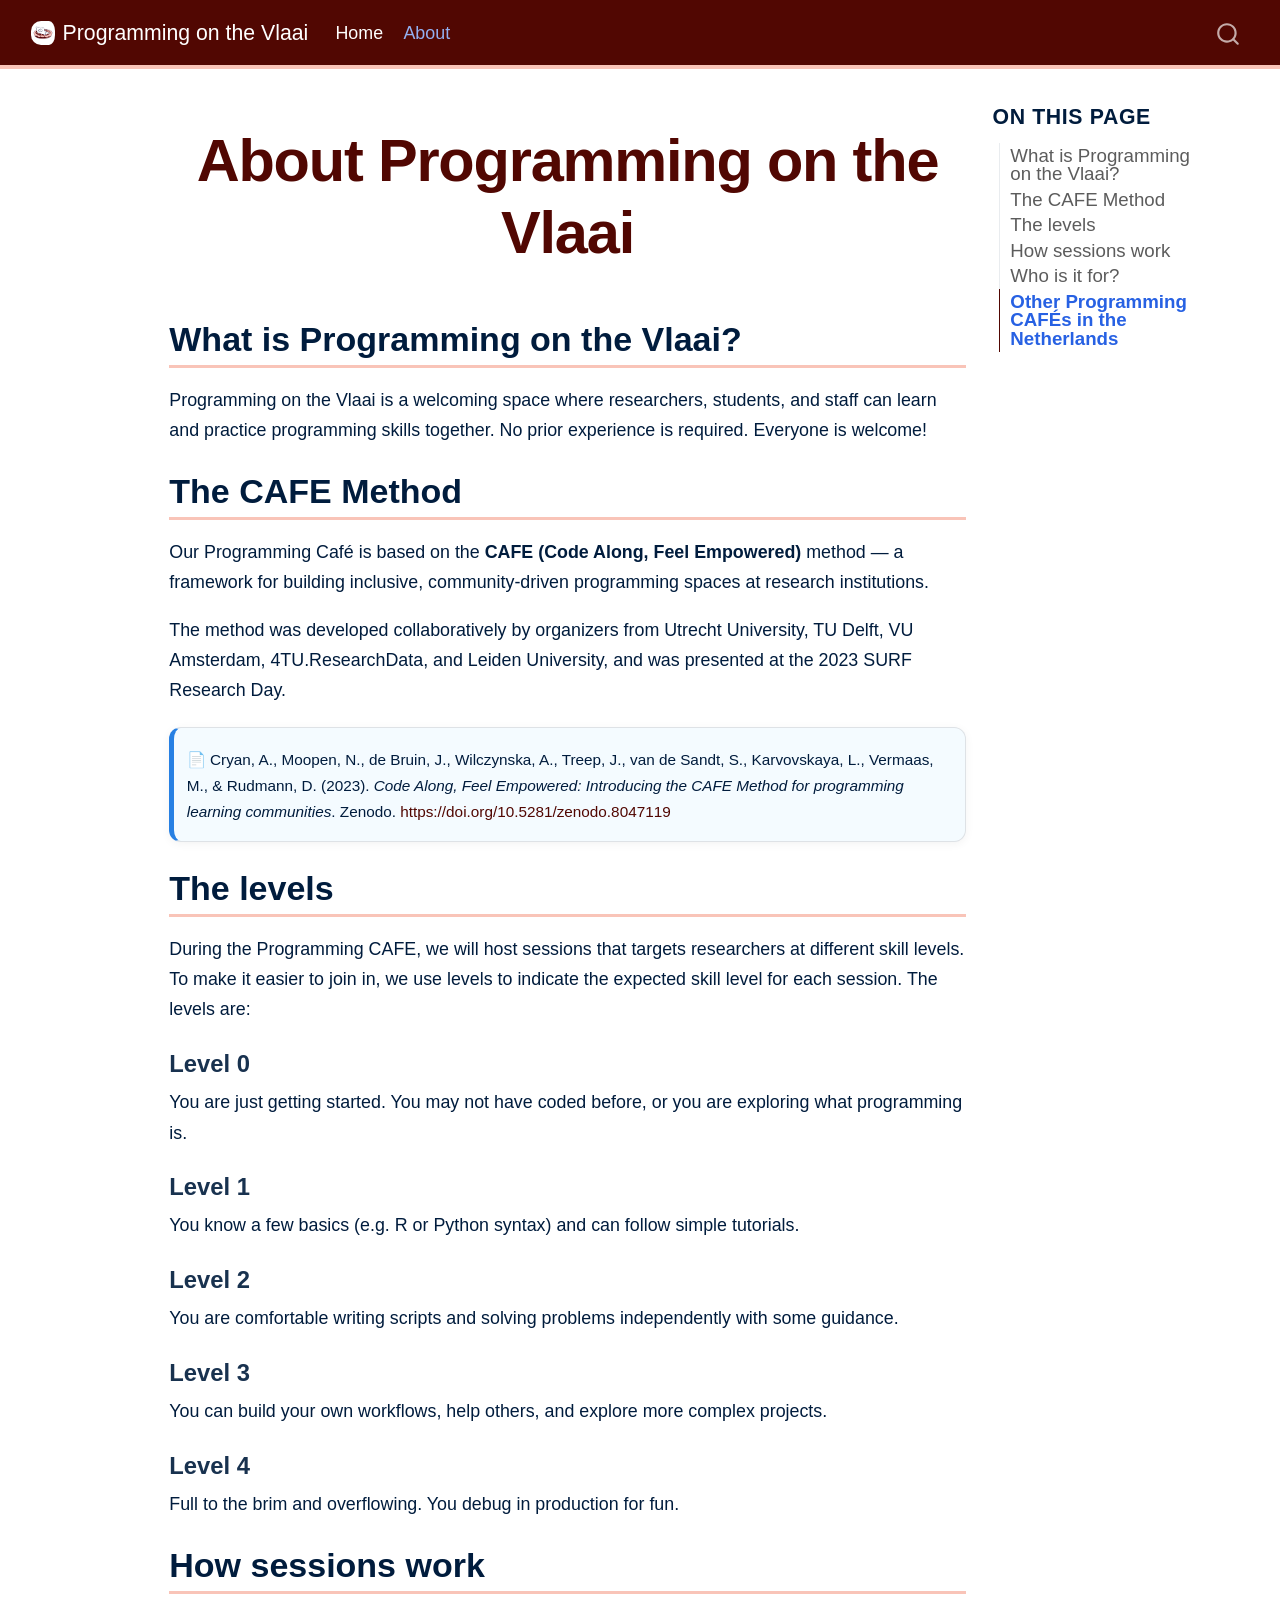
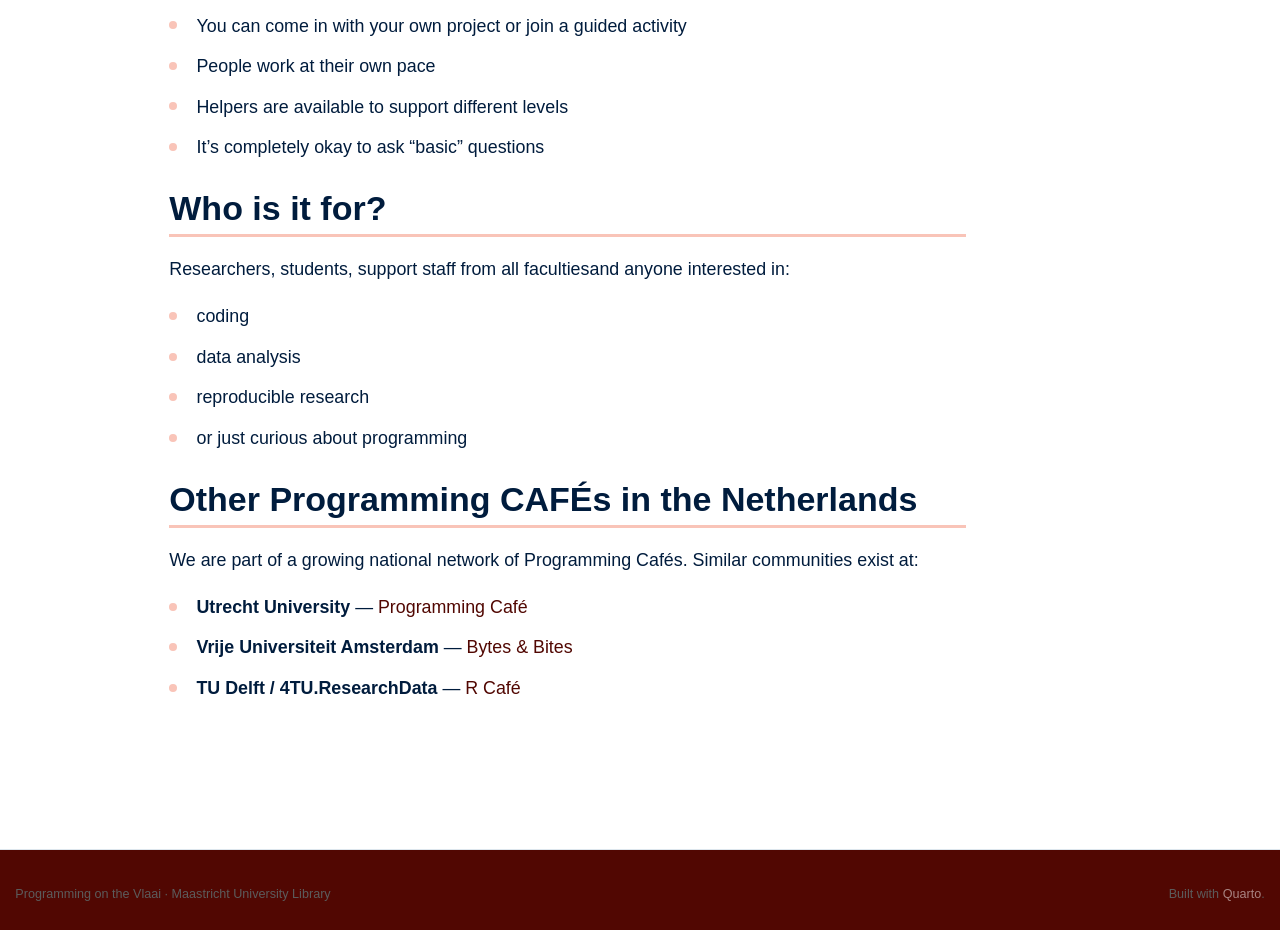
==== about.html @ 3baac102 "Built site for gh-pages" ====
<!DOCTYPE html>
<html xmlns="http://www.w3.org/1999/xhtml" lang="en" xml:lang="en"><head>

<meta charset="utf-8">
<meta name="generator" content="quarto-1.9.38">

<meta name="viewport" content="width=device-width, initial-scale=1.0, user-scalable=yes">


<title>About Programming on the Vlaai – Programming on the Vlaai</title>
<style>
/* Default styles provided by pandoc.
** See https://pandoc.org/MANUAL.html#variables-for-html for config info.
*/
code{white-space: pre-wrap;}
span.smallcaps{font-variant: small-caps;}
div.columns{display: flex; gap: min(4vw, 1.5em);}
div.column{flex: auto; overflow-x: auto;}
div.hanging-indent{margin-left: 1.5em; text-indent: -1.5em;}
ul.task-list{list-style: none;}
ul.task-list li input[type="checkbox"] {
  width: 0.8em;
  margin: 0 0.8em 0.2em -1em; /* quarto-specific, see https://github.com/quarto-dev/quarto-cli/issues/4556 */ 
  vertical-align: middle;
}
</style>


<script src="site_libs/quarto-nav/quarto-nav.js"></script>
<script src="site_libs/quarto-nav/headroom.min.js"></script>
<script src="site_libs/clipboard/clipboard.min.js"></script>
<script src="site_libs/quarto-search/autocomplete.umd.js"></script>
<script src="site_libs/quarto-search/fuse.min.js"></script>
<script src="site_libs/quarto-search/quarto-search.js"></script>
<meta name="quarto:offset" content="./">
<script src="site_libs/quarto-html/quarto.js" type="module"></script>
<script src="site_libs/quarto-html/tabsets/tabsets.js" type="module"></script>
<script src="site_libs/quarto-html/popper.min.js"></script>
<script src="site_libs/quarto-html/tippy.umd.min.js"></script>
<script src="site_libs/quarto-html/anchor.min.js"></script>
<link href="site_libs/quarto-html/tippy.css" rel="stylesheet">
<link href="site_libs/quarto-html/quarto-syntax-highlighting-15634bcf2e68342d4ad2dfa704d543f6.css" rel="stylesheet" id="quarto-text-highlighting-styles">
<script src="site_libs/bootstrap/bootstrap.min.js"></script>
<link href="site_libs/bootstrap/bootstrap-icons.css" rel="stylesheet">
<link href="site_libs/bootstrap/bootstrap-f2bf7d20c95d1252fd850c28e9b02f9f.min.css" rel="stylesheet" append-hash="true" id="quarto-bootstrap" data-mode="light">
<script id="quarto-search-options" type="application/json">{
  "location": "navbar",
  "copy-button": false,
  "collapse-after": 3,
  "panel-placement": "end",
  "type": "overlay",
  "limit": 50,
  "keyboard-shortcut": [
    "f",
    "/",
    "s"
  ],
  "show-item-context": false,
  "language": {
    "search-no-results-text": "No results",
    "search-matching-documents-text": "matching documents",
    "search-copy-link-title": "Copy link to search",
    "search-hide-matches-text": "Hide additional matches",
    "search-more-match-text": "more match in this document",
    "search-more-matches-text": "more matches in this document",
    "search-clear-button-title": "Clear",
    "search-text-placeholder": "",
    "search-detached-cancel-button-title": "Cancel",
    "search-submit-button-title": "Submit",
    "search-label": "Search"
  }
}</script>


<link rel="stylesheet" href="styles.css">
</head>

<body class="nav-fixed quarto-light">

<div id="quarto-search-results"></div>
  <header id="quarto-header" class="headroom fixed-top">
    <nav class="navbar navbar-expand-lg " data-bs-theme="dark">
      <div class="navbar-container container-fluid">
      <div class="navbar-brand-container mx-auto">
    <a href="./index.html" class="navbar-brand navbar-brand-logo">
    <img src="./images/icoon_vlaai.jpg" alt="Programming on the Vlaai logo" class="navbar-logo light-content">
    <img src="./images/icoon_vlaai.jpg" alt="Programming on the Vlaai logo" class="navbar-logo dark-content">
    </a>
    <a class="navbar-brand" href="./index.html">
    <span class="navbar-title">Programming on the Vlaai</span>
    </a>
  </div>
            <div id="quarto-search" class="" title="Search"></div>
          <button class="navbar-toggler" type="button" data-bs-toggle="collapse" data-bs-target="#navbarCollapse" aria-controls="navbarCollapse" role="menu" aria-expanded="false" aria-label="Toggle navigation" onclick="if (window.quartoToggleHeadroom) { window.quartoToggleHeadroom(); }">
  <span class="navbar-toggler-icon"></span>
</button>
          <div class="collapse navbar-collapse" id="navbarCollapse">
            <ul class="navbar-nav navbar-nav-scroll me-auto">
  <li class="nav-item">
    <a class="nav-link" href="./index.html"> 
<span class="menu-text">Home</span></a>
  </li>  
  <li class="nav-item">
    <a class="nav-link active" href="./about.html" aria-current="page"> 
<span class="menu-text">About</span></a>
  </li>  
</ul>
          </div> <!-- /navcollapse -->
            <div class="quarto-navbar-tools">
</div>
      </div> <!-- /container-fluid -->
    </nav>
</header>
<!-- content -->
<div id="quarto-content" class="quarto-container page-columns page-rows-contents page-layout-article page-navbar">
<!-- sidebar -->
<!-- margin-sidebar -->
    <div id="quarto-margin-sidebar" class="sidebar margin-sidebar">
        <nav id="TOC" role="doc-toc" class="toc-active">
    <h2 id="toc-title">On this page</h2>
   
  <ul>
  <li><a href="#what-is-programming-on-the-vlaai" id="toc-what-is-programming-on-the-vlaai" class="nav-link active" data-scroll-target="#what-is-programming-on-the-vlaai">What is Programming on the Vlaai?</a></li>
  <li><a href="#the-cafe-method" id="toc-the-cafe-method" class="nav-link" data-scroll-target="#the-cafe-method">The CAFE Method</a></li>
  <li><a href="#the-levels" id="toc-the-levels" class="nav-link" data-scroll-target="#the-levels">The levels</a>
  <ul class="collapse">
  <li><a href="#level-0" id="toc-level-0" class="nav-link" data-scroll-target="#level-0">Level 0</a></li>
  <li><a href="#level-1" id="toc-level-1" class="nav-link" data-scroll-target="#level-1">Level 1</a></li>
  <li><a href="#level-2" id="toc-level-2" class="nav-link" data-scroll-target="#level-2">Level 2</a></li>
  <li><a href="#level-3" id="toc-level-3" class="nav-link" data-scroll-target="#level-3">Level 3</a></li>
  <li><a href="#level-4" id="toc-level-4" class="nav-link" data-scroll-target="#level-4">Level 4</a></li>
  </ul></li>
  <li><a href="#how-sessions-work" id="toc-how-sessions-work" class="nav-link" data-scroll-target="#how-sessions-work">How sessions work</a></li>
  <li><a href="#who-is-it-for" id="toc-who-is-it-for" class="nav-link" data-scroll-target="#who-is-it-for">Who is it for?</a></li>
  <li><a href="#other-programming-cafés-in-the-netherlands" id="toc-other-programming-cafés-in-the-netherlands" class="nav-link" data-scroll-target="#other-programming-cafés-in-the-netherlands">Other Programming CAFÉs in the Netherlands</a></li>
  </ul>
</nav>
    </div>
<!-- main -->
<main class="content" id="quarto-document-content">

<header id="title-block-header" class="quarto-title-block default">
<div class="quarto-title">
<h1 class="title">About Programming on the Vlaai</h1>
</div>



<div class="quarto-title-meta">

    
  
    
  </div>
  


</header>


<section id="what-is-programming-on-the-vlaai" class="level2">
<h2 class="anchored" data-anchor-id="what-is-programming-on-the-vlaai">What is Programming on the Vlaai?</h2>
<p>Programming on the Vlaai is a welcoming space where researchers, students, and staff can learn and practice programming skills together. No prior experience is required. Everyone is welcome!</p>
</section>
<section id="the-cafe-method" class="level2">
<h2 class="anchored" data-anchor-id="the-cafe-method">The CAFE Method</h2>
<p>Our Programming Café is based on the <strong>CAFE (Code Along, Feel Empowered)</strong> method — a framework for building inclusive, community-driven programming spaces at research institutions.</p>
<p>The method was developed collaboratively by organizers from Utrecht University, TU Delft, VU Amsterdam, 4TU.ResearchData, and Leiden University, and was presented at the 2023 SURF Research Day.</p>
<div class="callout callout-style-simple callout-note no-icon">
<div class="callout-body d-flex">
<div class="callout-icon-container">
<i class="callout-icon no-icon"></i>
</div>
<div class="callout-body-container">
<p>📄 Cryan, A., Moopen, N., de Bruin, J., Wilczynska, A., Treep, J., van de Sandt, S., Karvovskaya, L., Vermaas, M., &amp; Rudmann, D. (2023). <em>Code Along, Feel Empowered: Introducing the CAFE Method for programming learning communities</em>. Zenodo. <a href="https://doi.org/10.5281/zenodo.8047119" class="uri">https://doi.org/10.5281/zenodo.8047119</a></p>
</div>
</div>
</div>
</section>
<section id="the-levels" class="level2">
<h2 class="anchored" data-anchor-id="the-levels">The levels</h2>
<p>During the Programming CAFE, we will host sessions that targets researchers at different skill levels. To make it easier to join in, we use levels to indicate the expected skill level for each session. The levels are:</p>
<section id="level-0" class="level3">
<h3 class="anchored" data-anchor-id="level-0">Level 0</h3>
<p>You are just getting started. You may not have coded before, or you are exploring what programming is.</p>
</section>
<section id="level-1" class="level3">
<h3 class="anchored" data-anchor-id="level-1">Level 1</h3>
<p>You know a few basics (e.g.&nbsp;R or Python syntax) and can follow simple tutorials.</p>
</section>
<section id="level-2" class="level3">
<h3 class="anchored" data-anchor-id="level-2">Level 2</h3>
<p>You are comfortable writing scripts and solving problems independently with some guidance.</p>
</section>
<section id="level-3" class="level3">
<h3 class="anchored" data-anchor-id="level-3">Level 3</h3>
<p>You can build your own workflows, help others, and explore more complex projects.</p>
</section>
<section id="level-4" class="level3">
<h3 class="anchored" data-anchor-id="level-4">Level 4</h3>
<p>Full to the brim and overflowing. You debug in production for fun.</p>
</section>
</section>
<section id="how-sessions-work" class="level2">
<h2 class="anchored" data-anchor-id="how-sessions-work">How sessions work</h2>
<ul>
<li>You can come in with your own project or join a guided activity</li>
<li>People work at their own pace</li>
<li>Helpers are available to support different levels</li>
<li>It’s completely okay to ask “basic” questions</li>
</ul>
</section>
<section id="who-is-it-for" class="level2">
<h2 class="anchored" data-anchor-id="who-is-it-for">Who is it for?</h2>
<p>Researchers, students, support staff from all facultiesand anyone interested in:</p>
<ul>
<li>coding</li>
<li>data analysis</li>
<li>reproducible research</li>
<li>or just curious about programming</li>
</ul>
</section>
<section id="other-programming-cafés-in-the-netherlands" class="level2">
<h2 class="anchored" data-anchor-id="other-programming-cafés-in-the-netherlands">Other Programming CAFÉs in the Netherlands</h2>
<p>We are part of a growing national network of Programming Cafés. Similar communities exist at:</p>
<ul>
<li><strong>Utrecht University</strong> — <a href="https://www.uu.nl/en/research/research-data-management/workshops/programming-cafe-0">Programming Café</a></li>
<li><strong>Vrije Universiteit Amsterdam</strong> — <a href="https://ubvu.github.io/bytes-and-bites/about.html">Bytes &amp; Bites</a></li>
<li><strong>TU Delft / 4TU.ResearchData</strong> — <a href="https://community.data.4tu.nl/2025/10/02/r-cafe-november/">R Café</a></li>
</ul>


</section>

</main> <!-- /main -->
<script id="quarto-html-after-body" type="application/javascript">
  window.document.addEventListener("DOMContentLoaded", function (event) {
    const icon = "";
    const anchorJS = new window.AnchorJS();
    anchorJS.options = {
      placement: 'right',
      icon: icon
    };
    anchorJS.add('.anchored');
    const isCodeAnnotation = (el) => {
      for (const clz of el.classList) {
        if (clz.startsWith('code-annotation-')) {                     
          return true;
        }
      }
      return false;
    }
    const onCopySuccess = function(e) {
      // button target
      const button = e.trigger;
      // don't keep focus
      button.blur();
      // flash "checked"
      button.classList.add('code-copy-button-checked');
      var currentTitle = button.getAttribute("title");
      button.setAttribute("title", "Copied!");
      let tooltip;
      if (window.bootstrap) {
        button.setAttribute("data-bs-toggle", "tooltip");
        button.setAttribute("data-bs-placement", "left");
        button.setAttribute("data-bs-title", "Copied!");
        tooltip = new bootstrap.Tooltip(button, 
          { trigger: "manual", 
            customClass: "code-copy-button-tooltip",
            offset: [0, -8]});
        tooltip.show();    
      }
      setTimeout(function() {
        if (tooltip) {
          tooltip.hide();
          button.removeAttribute("data-bs-title");
          button.removeAttribute("data-bs-toggle");
          button.removeAttribute("data-bs-placement");
        }
        button.setAttribute("title", currentTitle);
        button.classList.remove('code-copy-button-checked');
      }, 1000);
      // clear code selection
      e.clearSelection();
    }
    const getTextToCopy = function(trigger) {
      const outerScaffold = trigger.parentElement.cloneNode(true);
      const codeEl = outerScaffold.querySelector('code');
      for (const childEl of codeEl.children) {
        if (isCodeAnnotation(childEl)) {
          childEl.remove();
        }
      }
      return codeEl.innerText;
    }
    const clipboard = new window.ClipboardJS('.code-copy-button:not([data-in-quarto-modal])', {
      text: getTextToCopy
    });
    clipboard.on('success', onCopySuccess);
    if (window.document.getElementById('quarto-embedded-source-code-modal')) {
      const clipboardModal = new window.ClipboardJS('.code-copy-button[data-in-quarto-modal]', {
        text: getTextToCopy,
        container: window.document.getElementById('quarto-embedded-source-code-modal')
      });
      clipboardModal.on('success', onCopySuccess);
    }
      var localhostRegex = new RegExp(/^(?:http|https):\/\/localhost\:?[0-9]*\//);
      var mailtoRegex = new RegExp(/^mailto:/);
        var filterRegex = new RegExp("https:\/\/MaastrichtU-Library\.github\.io\/programming-on-the-vlaai\/");
      var isInternal = (href) => {
          return filterRegex.test(href) || localhostRegex.test(href) || mailtoRegex.test(href);
      }
      // Inspect non-navigation links and adorn them if external
     var links = window.document.querySelectorAll('a[href]:not(.nav-link):not(.navbar-brand):not(.toc-action):not(.sidebar-link):not(.sidebar-item-toggle):not(.pagination-link):not(.no-external):not([aria-hidden]):not(.dropdown-item):not(.quarto-navigation-tool):not(.about-link)');
      for (var i=0; i<links.length; i++) {
        const link = links[i];
        if (!isInternal(link.href)) {
          // undo the damage that might have been done by quarto-nav.js in the case of
          // links that we want to consider external
          if (link.dataset.originalHref !== undefined) {
            link.href = link.dataset.originalHref;
          }
        }
      }
    function tippyHover(el, contentFn, onTriggerFn, onUntriggerFn) {
      const config = {
        allowHTML: true,
        maxWidth: 500,
        delay: 100,
        arrow: false,
        appendTo: function(el) {
            return el.parentElement;
        },
        interactive: true,
        interactiveBorder: 10,
        theme: 'quarto',
        placement: 'bottom-start',
      };
      if (contentFn) {
        config.content = contentFn;
      }
      if (onTriggerFn) {
        config.onTrigger = onTriggerFn;
      }
      if (onUntriggerFn) {
        config.onUntrigger = onUntriggerFn;
      }
      window.tippy(el, config); 
    }
    const noterefs = window.document.querySelectorAll('a[role="doc-noteref"]');
    for (var i=0; i<noterefs.length; i++) {
      const ref = noterefs[i];
      tippyHover(ref, function() {
        // use id or data attribute instead here
        let href = ref.getAttribute('data-footnote-href') || ref.getAttribute('href');
        try { href = new URL(href).hash; } catch {}
        const id = href.replace(/^#\/?/, "");
        const note = window.document.getElementById(id);
        if (note) {
          return note.innerHTML;
        } else {
          return "";
        }
      });
    }
    const xrefs = window.document.querySelectorAll('a.quarto-xref');
    const processXRef = (id, note) => {
      // Strip column container classes
      const stripColumnClz = (el) => {
        el.classList.remove("page-full", "page-columns");
        if (el.children) {
          for (const child of el.children) {
            stripColumnClz(child);
          }
        }
      }
      stripColumnClz(note)
      if (id === null || id.startsWith('sec-')) {
        // Special case sections, only their first couple elements
        const container = document.createElement("div");
        if (note.children && note.children.length > 2) {
          container.appendChild(note.children[0].cloneNode(true));
          for (let i = 1; i < note.children.length; i++) {
            const child = note.children[i];
            if (child.tagName === "P" && child.innerText === "") {
              continue;
            } else {
              container.appendChild(child.cloneNode(true));
              break;
            }
          }
          if (window.Quarto?.typesetMath) {
            window.Quarto.typesetMath(container);
          }
          return container.innerHTML
        } else {
          if (window.Quarto?.typesetMath) {
            window.Quarto.typesetMath(note);
          }
          return note.innerHTML;
        }
      } else {
        // Remove any anchor links if they are present
        const anchorLink = note.querySelector('a.anchorjs-link');
        if (anchorLink) {
          anchorLink.remove();
        }
        if (window.Quarto?.typesetMath) {
          window.Quarto.typesetMath(note);
        }
        if (note.classList.contains("callout")) {
          return note.outerHTML;
        } else {
          return note.innerHTML;
        }
      }
    }
    for (var i=0; i<xrefs.length; i++) {
      const xref = xrefs[i];
      tippyHover(xref, undefined, function(instance) {
        instance.disable();
        let url = xref.getAttribute('href');
        let hash = undefined; 
        if (url.startsWith('#')) {
          hash = url;
        } else {
          try { hash = new URL(url).hash; } catch {}
        }
        if (hash) {
          const id = hash.replace(/^#\/?/, "");
          const note = window.document.getElementById(id);
          if (note !== null) {
            try {
              const html = processXRef(id, note.cloneNode(true));
              instance.setContent(html);
            } finally {
              instance.enable();
              instance.show();
            }
          } else {
            // See if we can fetch this
            fetch(url.split('#')[0])
            .then(res => res.text())
            .then(html => {
              const parser = new DOMParser();
              const htmlDoc = parser.parseFromString(html, "text/html");
              const note = htmlDoc.getElementById(id);
              if (note !== null) {
                const html = processXRef(id, note);
                instance.setContent(html);
              } 
            }).finally(() => {
              instance.enable();
              instance.show();
            });
          }
        } else {
          // See if we can fetch a full url (with no hash to target)
          // This is a special case and we should probably do some content thinning / targeting
          fetch(url)
          .then(res => res.text())
          .then(html => {
            const parser = new DOMParser();
            const htmlDoc = parser.parseFromString(html, "text/html");
            const note = htmlDoc.querySelector('main.content');
            if (note !== null) {
              // This should only happen for chapter cross references
              // (since there is no id in the URL)
              // remove the first header
              if (note.children.length > 0 && note.children[0].tagName === "HEADER") {
                note.children[0].remove();
              }
              const html = processXRef(null, note);
              instance.setContent(html);
            } 
          }).finally(() => {
            instance.enable();
            instance.show();
          });
        }
      }, function(instance) {
      });
    }
        let selectedAnnoteEl;
        const selectorForAnnotation = ( cell, annotation) => {
          let cellAttr = 'data-code-cell="' + cell + '"';
          let lineAttr = 'data-code-annotation="' +  annotation + '"';
          const selector = 'span[' + cellAttr + '][' + lineAttr + ']';
          return selector;
        }
        const selectCodeLines = (annoteEl) => {
          const doc = window.document;
          const targetCell = annoteEl.getAttribute("data-target-cell");
          const targetAnnotation = annoteEl.getAttribute("data-target-annotation");
          const annoteSpan = window.document.querySelector(selectorForAnnotation(targetCell, targetAnnotation));
          const lines = annoteSpan.getAttribute("data-code-lines").split(",");
          const lineIds = lines.map((line) => {
            return targetCell + "-" + line;
          })
          let top = null;
          let height = null;
          let parent = null;
          if (lineIds.length > 0) {
              //compute the position of the single el (top and bottom and make a div)
              const el = window.document.getElementById(lineIds[0]);
              top = el.offsetTop;
              height = el.offsetHeight;
              parent = el.parentElement.parentElement;
            if (lineIds.length > 1) {
              const lastEl = window.document.getElementById(lineIds[lineIds.length - 1]);
              const bottom = lastEl.offsetTop + lastEl.offsetHeight;
              height = bottom - top;
            }
            if (top !== null && height !== null && parent !== null) {
              // cook up a div (if necessary) and position it 
              let div = window.document.getElementById("code-annotation-line-highlight");
              if (div === null) {
                div = window.document.createElement("div");
                div.setAttribute("id", "code-annotation-line-highlight");
                div.style.position = 'absolute';
                parent.appendChild(div);
              }
              div.style.top = top - 2 + "px";
              div.style.height = height + 4 + "px";
              div.style.left = 0;
              let gutterDiv = window.document.getElementById("code-annotation-line-highlight-gutter");
              if (gutterDiv === null) {
                gutterDiv = window.document.createElement("div");
                gutterDiv.setAttribute("id", "code-annotation-line-highlight-gutter");
                gutterDiv.style.position = 'absolute';
                const codeCell = window.document.getElementById(targetCell);
                const gutter = codeCell.querySelector('.code-annotation-gutter');
                gutter.appendChild(gutterDiv);
              }
              gutterDiv.style.top = top - 2 + "px";
              gutterDiv.style.height = height + 4 + "px";
            }
            selectedAnnoteEl = annoteEl;
          }
        };
        const unselectCodeLines = () => {
          const elementsIds = ["code-annotation-line-highlight", "code-annotation-line-highlight-gutter"];
          elementsIds.forEach((elId) => {
            const div = window.document.getElementById(elId);
            if (div) {
              div.remove();
            }
          });
          selectedAnnoteEl = undefined;
        };
          // Handle positioning of the toggle
      window.addEventListener(
        "resize",
        throttle(() => {
          elRect = undefined;
          if (selectedAnnoteEl) {
            selectCodeLines(selectedAnnoteEl);
          }
        }, 10)
      );
      function throttle(fn, ms) {
      let throttle = false;
      let timer;
        return (...args) => {
          if(!throttle) { // first call gets through
              fn.apply(this, args);
              throttle = true;
          } else { // all the others get throttled
              if(timer) clearTimeout(timer); // cancel #2
              timer = setTimeout(() => {
                fn.apply(this, args);
                timer = throttle = false;
              }, ms);
          }
        };
      }
        // Attach click handler to the DT
        const annoteDls = window.document.querySelectorAll('dt[data-target-cell]');
        for (const annoteDlNode of annoteDls) {
          annoteDlNode.addEventListener('click', (event) => {
            const clickedEl = event.target;
            if (clickedEl !== selectedAnnoteEl) {
              unselectCodeLines();
              const activeEl = window.document.querySelector('dt[data-target-cell].code-annotation-active');
              if (activeEl) {
                activeEl.classList.remove('code-annotation-active');
              }
              selectCodeLines(clickedEl);
              clickedEl.classList.add('code-annotation-active');
            } else {
              // Unselect the line
              unselectCodeLines();
              clickedEl.classList.remove('code-annotation-active');
            }
          });
        }
    const findCites = (el) => {
      const parentEl = el.parentElement;
      if (parentEl) {
        const cites = parentEl.dataset.cites;
        if (cites) {
          return {
            el,
            cites: cites.split(' ')
          };
        } else {
          return findCites(el.parentElement)
        }
      } else {
        return undefined;
      }
    };
    var bibliorefs = window.document.querySelectorAll('a[role="doc-biblioref"]');
    for (var i=0; i<bibliorefs.length; i++) {
      const ref = bibliorefs[i];
      const citeInfo = findCites(ref);
      if (citeInfo) {
        tippyHover(citeInfo.el, function() {
          var popup = window.document.createElement('div');
          citeInfo.cites.forEach(function(cite) {
            var citeDiv = window.document.createElement('div');
            citeDiv.classList.add('hanging-indent');
            citeDiv.classList.add('csl-entry');
            var biblioDiv = window.document.getElementById('ref-' + cite);
            if (biblioDiv) {
              citeDiv.innerHTML = biblioDiv.innerHTML;
            }
            popup.appendChild(citeDiv);
          });
          return popup.innerHTML;
        });
      }
    }
  });
  </script>
</div> <!-- /content -->
<footer class="footer">
  <div class="nav-footer">
    <div class="nav-footer-left">
<p>Programming on the Vlaai · Maastricht University Library</p>
</div>   
    <div class="nav-footer-center">
      &nbsp;
    </div>
    <div class="nav-footer-right">
<p>Built with <a href="https://quarto.org/">Quarto</a>.</p>
</div>
  </div>
</footer>




</body></html>
---- site_libs/quarto-html/tippy.css ----
.tippy-box[data-animation=fade][data-state=hidden]{opacity:0}[data-tippy-root]{max-width:calc(100vw - 10px)}.tippy-box{position:relative;background-color:#333;color:#fff;border-radius:4px;font-size:14px;line-height:1.4;white-space:normal;outline:0;transition-property:transform,visibility,opacity}.tippy-box[data-placement^=top]>.tippy-arrow{bottom:0}.tippy-box[data-placement^=top]>.tippy-arrow:before{bottom:-7px;left:0;border-width:8px 8px 0;border-top-color:initial;transform-origin:center top}.tippy-box[data-placement^=bottom]>.tippy-arrow{top:0}.tippy-box[data-placement^=bottom]>.tippy-arrow:before{top:-7px;left:0;border-width:0 8px 8px;border-bottom-color:initial;transform-origin:center bottom}.tippy-box[data-placement^=left]>.tippy-arrow{right:0}.tippy-box[data-placement^=left]>.tippy-arrow:before{border-width:8px 0 8px 8px;border-left-color:initial;right:-7px;transform-origin:center left}.tippy-box[data-placement^=right]>.tippy-arrow{left:0}.tippy-box[data-placement^=right]>.tippy-arrow:before{left:-7px;border-width:8px 8px 8px 0;border-right-color:initial;transform-origin:center right}.tippy-box[data-inertia][data-state=visible]{transition-timing-function:cubic-bezier(.54,1.5,.38,1.11)}.tippy-arrow{width:16px;height:16px;color:#333}.tippy-arrow:before{content:"";position:absolute;border-color:transparent;border-style:solid}.tippy-content{position:relative;padding:5px 9px;z-index:1}
---- site_libs/quarto-html/quarto-syntax-highlighting-15634bcf2e68342d4ad2dfa704d543f6.css ----
/* quarto syntax highlight colors */
:root {
  --quarto-hl-ot-color: #003B4F;
  --quarto-hl-at-color: #657422;
  --quarto-hl-ss-color: #20794D;
  --quarto-hl-an-color: #5E5E5E;
  --quarto-hl-fu-color: #4758AB;
  --quarto-hl-st-color: #20794D;
  --quarto-hl-cf-color: #003B4F;
  --quarto-hl-op-color: #5E5E5E;
  --quarto-hl-er-color: #AD0000;
  --quarto-hl-bn-color: #AD0000;
  --quarto-hl-al-color: #AD0000;
  --quarto-hl-va-color: #111111;
  --quarto-hl-bu-color: inherit;
  --quarto-hl-ex-color: inherit;
  --quarto-hl-pp-color: #AD0000;
  --quarto-hl-in-color: #5E5E5E;
  --quarto-hl-vs-color: #20794D;
  --quarto-hl-wa-color: #5E5E5E;
  --quarto-hl-do-color: #5E5E5E;
  --quarto-hl-im-color: #00769E;
  --quarto-hl-ch-color: #20794D;
  --quarto-hl-dt-color: #AD0000;
  --quarto-hl-fl-color: #AD0000;
  --quarto-hl-co-color: #5E5E5E;
  --quarto-hl-cv-color: #5E5E5E;
  --quarto-hl-cn-color: #8f5902;
  --quarto-hl-sc-color: #5E5E5E;
  --quarto-hl-dv-color: #AD0000;
  --quarto-hl-kw-color: #003B4F;
}

/* other quarto variables */
:root {
  --quarto-font-monospace: SFMono-Regular, Menlo, Monaco, Consolas, "Liberation Mono", "Courier New", monospace;
}

/* syntax highlight based on Pandoc's rules */
pre > code.sourceCode > span {
  color: #003B4F;
}

code.sourceCode > span {
  color: #003B4F;
}

div.sourceCode,
div.sourceCode pre.sourceCode {
  color: #003B4F;
}

/* Normal */
code span {
  color: #003B4F;
}

/* Alert */
code span.al {
  color: #AD0000;
  font-style: inherit;
}

/* Annotation */
code span.an {
  color: #5E5E5E;
  font-style: inherit;
}

/* Attribute */
code span.at {
  color: #657422;
  font-style: inherit;
}

/* BaseN */
code span.bn {
  color: #AD0000;
  font-style: inherit;
}

/* BuiltIn */
code span.bu {
  font-style: inherit;
}

/* ControlFlow */
code span.cf {
  color: #003B4F;
  font-weight: bold;
  font-style: inherit;
}

/* Char */
code span.ch {
  color: #20794D;
  font-style: inherit;
}

/* Constant */
code span.cn {
  color: #8f5902;
  font-style: inherit;
}

/* Comment */
code span.co {
  color: #5E5E5E;
  font-style: inherit;
}

/* CommentVar */
code span.cv {
  color: #5E5E5E;
  font-style: italic;
}

/* Documentation */
code span.do {
  color: #5E5E5E;
  font-style: italic;
}

/* DataType */
code span.dt {
  color: #AD0000;
  font-style: inherit;
}

/* DecVal */
code span.dv {
  color: #AD0000;
  font-style: inherit;
}

/* Error */
code span.er {
  color: #AD0000;
  font-style: inherit;
}

/* Extension */
code span.ex {
  font-style: inherit;
}

/* Float */
code span.fl {
  color: #AD0000;
  font-style: inherit;
}

/* Function */
code span.fu {
  color: #4758AB;
  font-style: inherit;
}

/* Import */
code span.im {
  color: #00769E;
  font-style: inherit;
}

/* Information */
code span.in {
  color: #5E5E5E;
  font-style: inherit;
}

/* Keyword */
code span.kw {
  color: #003B4F;
  font-weight: bold;
  font-style: inherit;
}

/* Operator */
code span.op {
  color: #5E5E5E;
  font-style: inherit;
}

/* Other */
code span.ot {
  color: #003B4F;
  font-style: inherit;
}

/* Preprocessor */
code span.pp {
  color: #AD0000;
  font-style: inherit;
}

/* SpecialChar */
code span.sc {
  color: #5E5E5E;
  font-style: inherit;
}

/* SpecialString */
code span.ss {
  color: #20794D;
  font-style: inherit;
}

/* String */
code span.st {
  color: #20794D;
  font-style: inherit;
}

/* Variable */
code span.va {
  color: #111111;
  font-style: inherit;
}

/* VerbatimString */
code span.vs {
  color: #20794D;
  font-style: inherit;
}

/* Warning */
code span.wa {
  color: #5E5E5E;
  font-style: italic;
}

.prevent-inlining {
  content: "</";
}

/*# sourceMappingURL=f23921c56f73e400b49028c9186a1aa0.css.map */
---- styles.css ----
/* Fonts */
/* Aptos is a system font on modern Microsoft environments */
/* Color Palette */
:root {
  --primary: #510702;          /* Main blue */
  --primary-dark: #001C3D;     /* Dark university blue */
  --accent: #F9C4B8;           /* Vlaai orange */
  --accent-light: #FCE9E5;     /* Soft orange background */

  --text: #001C3D;
  --text-light: #5C5C5C;

  --background: #FFFFFF;
  --white: #FFFFFF;

  --border: #DDE6ED;
}

/* ==========================================
   General
   ========================================== */

body {
  background-color: var(--background);
  color: var(--text);
  font-family: Aptos, Arial, sans-serif;
  font-size: 1.05rem;
  line-height: 1.7;
  padding-top: 80px;
}

main {
  max-width: 1000px;
}

/* ==========================================
   Headings
   ========================================== */

h1, h2, h3, h4, h5, h6 {
  font-family: Aptos, Arial, sans-serif;
  color: var(--primary-dark);
  font-weight: 700;
  margin-top: 1.5rem;
}

h1 {
  font-size: 3rem;
  font-weight: 800;
}

h2 {
  font-size: 2rem;
  border-bottom: 3px solid var(--accent);
  padding-bottom: 0.3rem;
  margin-bottom: 1rem;
}

h3 {
  font-size: 1.4rem;
}

/* ==========================================
   Title Block
   ========================================== */

.quarto-title {
  text-align: center;
  padding-top: 2rem;
  padding-bottom: 2rem;
}

.quarto-title h1.title {
  color: var(--primary);
  font-family: Aptos, Arial, sans-serif;
  font-weight: 800;
  font-size: 3.5rem;
  letter-spacing: -0.02em;
}

.quarto-title .subtitle {
  font-family: Aptos, Arial, sans-serif;
}

/* Main subtitle */
.quarto-title .subtitle-main {
  display: inline-block;
  color: var(--primary-dark);
  font-size: 2.5rem;
  font-weight: 1000;
  letter-spacing: 0.02em;
  margin-bottom: 0.5rem;
}

/* Tagline */
.quarto-title .subtitle-tagline {
  display: inline-block;
  color: var(--text-light);
  font-size: 1.5rem;
  font-weight: 500;
  font-style: italic;
}

/* ==========================================
   Navigation Bar
   ========================================== */

.navbar {
  border-bottom: 4px solid var(--accent);
  background-color: var(--primary);
   margin-bottom: 1rem;
}

.navbar-brand,
.navbar-nav .nav-link {
  color: white;
  font-family: Aptos, Arial, sans-serif;
}

.navbar-nav .nav-link:hover {
  color: var(--accent);
}

/* ==========================================
   Links
   ========================================== */

a {
  color: var(--primary);
  text-decoration: none;
  transition: 0.2s ease;
}

a:hover {
  color: var(--accent);
}

/* ==========================================
   Buttons
   ========================================== */

.btn-primary {
  background-color: var(--primary);
  border-color: var(--primary);
}

.btn-primary:hover {
  background-color: var(--primary-dark);
  border-color: var(--primary-dark);
}

/* ==========================================
   Callouts
   ========================================== */

.callout {
  border-radius: 12px;
  border: none;
  box-shadow: 0 2px 10px rgba(0,0,0,0.05);
}

.callout-note {
  background-color: #f4fbff;
}

.callout-tip {
  background-color: var(--accent-light);
}

.callout-important {
  background-color: #fff4e6;
}

/* ==========================================
   Tables
   ========================================== */

table {
  width: 100%;
  border-collapse: collapse;
  margin-bottom: 1.5rem;
}

thead tr {
  background-color: var(--primary);
  color: white;
}

th {
  font-family: Aptos, Arial, sans-serif;
  font-weight: 600;
}

th,
td {
  padding: 12px 16px;
  border: 1px solid ;
  color: white;
}

tbody tr:nth-child(even) {
  background-color: #f8fbfd;
}

/* ==========================================
   Images
   ========================================== */

img {
  border-radius: 10px;
}

/* ==========================================
   Code Blocks
   ========================================== */

pre,
code {
  font-family: "Consolas", "Courier New", monospace;
}

pre {
  border-radius: 10px;
  border: 1px solid var(--border);
}

/* ==========================================
   Footer
   ========================================== */

.nav-footer {
  margin-top: 3rem;
  padding-top: 2rem;
  border-top: 1px solid var(--border);
  color: var(--text-light);
  font-size: 0.9rem;
}

/* ==========================================
   Cards
   ========================================== */

.card {
  border-radius: 12px;
  border: 1px solid var(--border);
}

.card-title {
  font-family: Aptos, Arial, sans-serif;
  color: var(--primary-dark);
}

/* ==========================================
   Horizontal Rules
   ========================================== */

hr {
  border: none;
  border-top: 2px solid var(--border);
  margin: 2rem 0;
}

/* ==========================================
   Optional Hero Section
   ========================================== */

.hero {
  background: var(--accent-light);
  color: var(--text);
  padding: 2.5rem 1.5rem;
  border-radius: 16px;
  text-align: center;
  margin: 1.5rem auto;
  max-width: 900px;
}

.hero img {
  margin-bottom: 1rem;
  border-radius: 50%;
  box-shadow: none;
  max-width: 220px;
}

.hero h1 {
  font-size: 3rem;
  margin-top: 0.5rem;
}

.hero p {
  font-size: 1.2rem;
  opacity: 0.95;
}

/* ==========================================
   TOC link colors to match brand
   ========================================== */

#TOC a,
.sidebar nav[role="doc-toc"] a {
  color: var(--text-light);
}

#TOC a.active,
.sidebar nav[role="doc-toc"] a.active {
  color: var(--primary);
  font-weight: 600;
  border-left-color: var(--primary) !important;
}

#TOC a:hover,
.sidebar nav[role="doc-toc"] a:hover {
  color: var(--accent);
}

#TOC #toc-title {
  font-size: 1.25rem;
  font-weight: 700;
  color: var(--primary-dark);
  text-transform: uppercase;
  letter-spacing: 0.03em;
  margin-bottom: 0.75rem;
}

#TOC a,
.sidebar nav[role="doc-toc"] a {
  font-size: 1.1rem;
}

/* ==========================================
   reduce stacked top spacing
   ========================================== */

.quarto-title {
  padding-top: 0.5rem;
}

.quarto-title h1.title {
  margin-top: 0;
}

/* ==========================================
   Bullet list accent styling
   ========================================== */

main ul {
  list-style: none;
  padding-left: 0;
}

main ul li {
  position: relative;
  padding-left: 1.6rem;
  margin-bottom: 0.6rem;
}

main ul li::before {
  content: "";
  position: absolute;
  left: 0;
  top: 0.6em;
  width: 8px;
  height: 8px;
  background-color: var(--accent);
  border-radius: 50%;
}

/* ==========================================
   Section content cards (optional)
   Wrap section body in <div class="section-card">
   ========================================== */

.section-card {
  background-color: var(--accent-light);
  border-radius: 16px;
  padding: 1.5rem 2rem;
  margin: 1.5rem 0;
}

.section-card table {
  margin-bottom: 0;
}
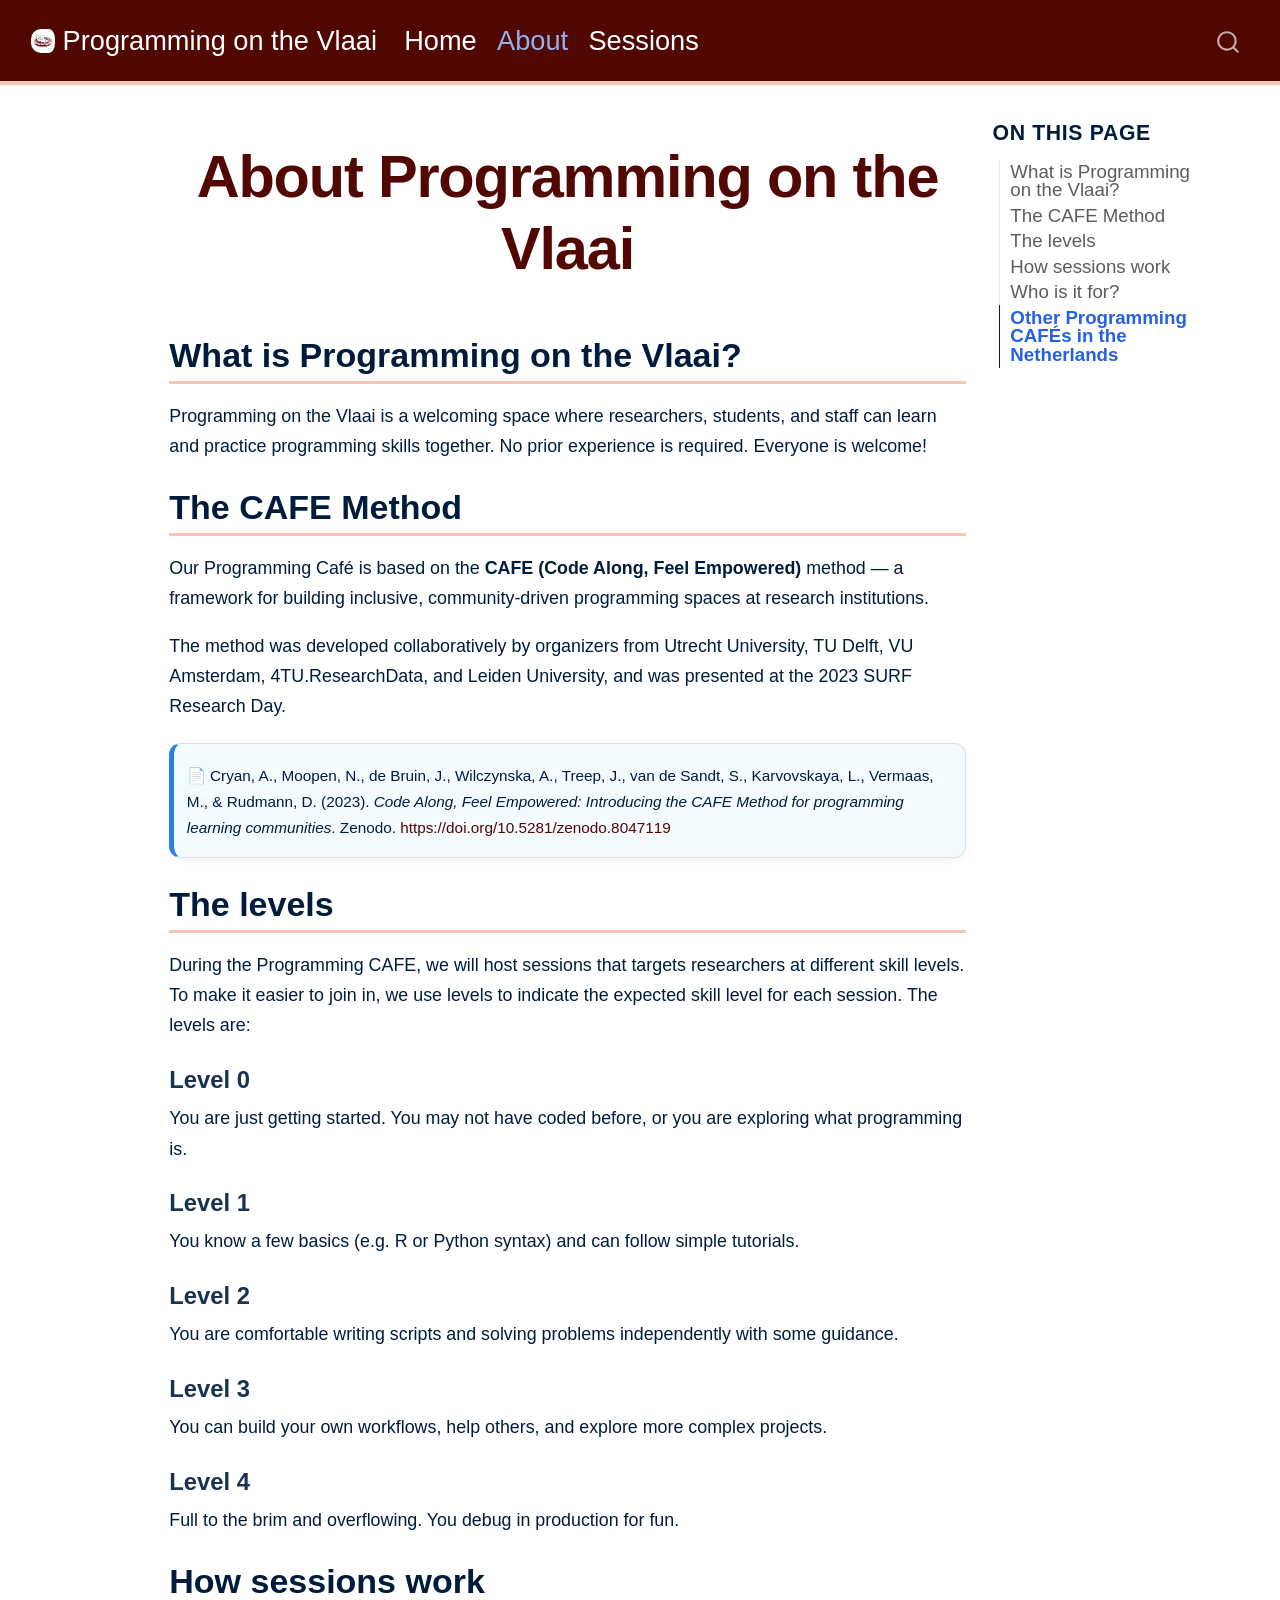
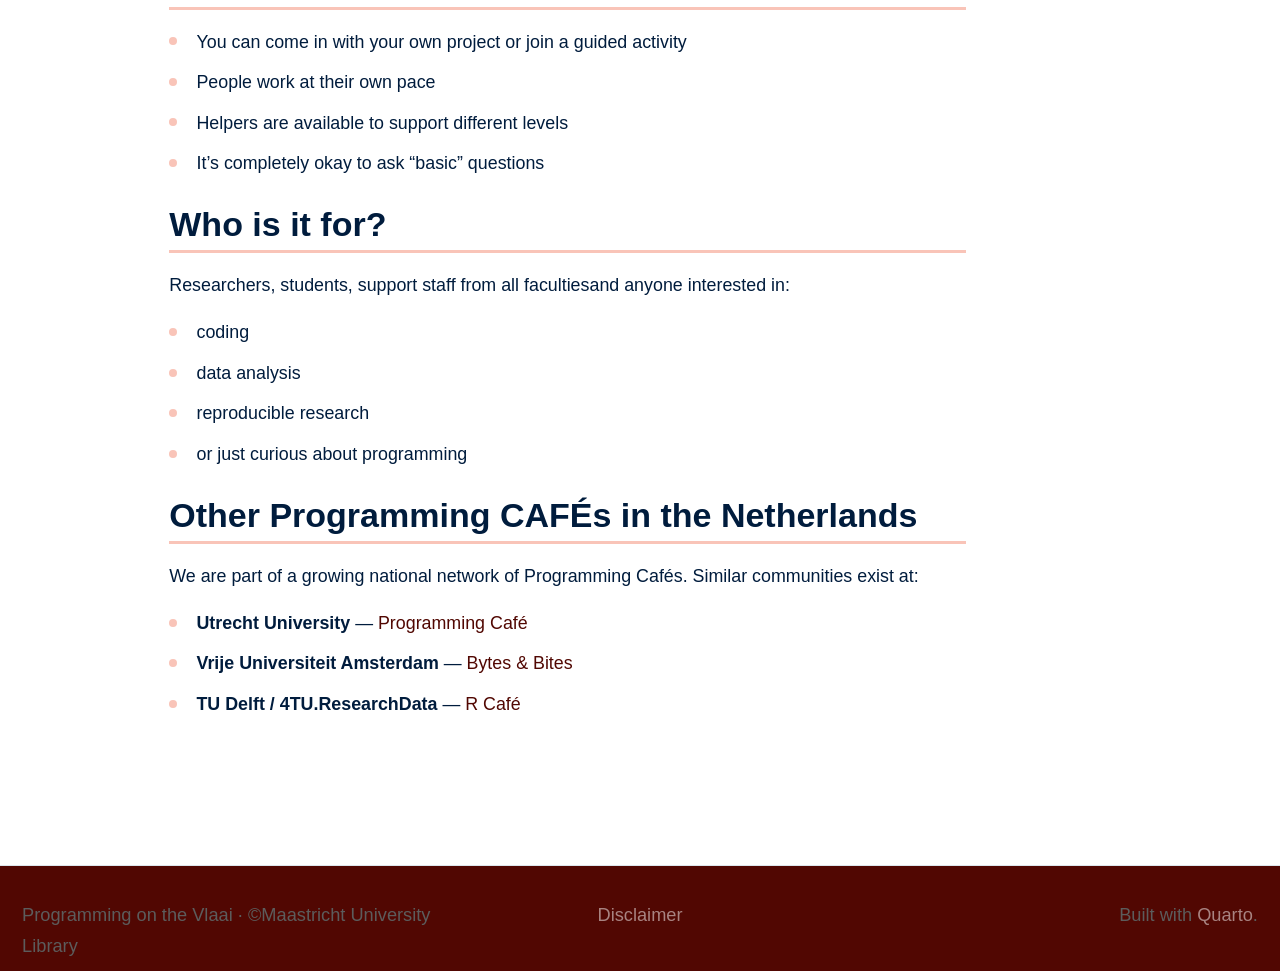
==== commit eacf9129: "Built site for gh-pages" ====
--- a/about.html
+++ b/about.html
@@ -103,6 +103,10 @@
   <li class="nav-item">
     <a class="nav-link active" href="./about.html" aria-current="page"> 
 <span class="menu-text">About</span></a>
+  </li>  
+  <li class="nav-item">
+    <a class="nav-link" href="./sessions.html"> 
+<span class="menu-text">Sessions</span></a>
   </li>  
 </ul>
           </div> <!-- /navcollapse -->
@@ -637,11 +641,11 @@
 <footer class="footer">
   <div class="nav-footer">
     <div class="nav-footer-left">
-<p>Programming on the Vlaai · Maastricht University Library</p>
+<p>Programming on the Vlaai · ©Maastricht University Library</p>
 </div>   
     <div class="nav-footer-center">
-      &nbsp;
-    </div>
+<p><a href="https://www.maastrichtuniversity.nl/disclaimer">Disclaimer</a></p>
+</div>
     <div class="nav-footer-right">
 <p>Built with <a href="https://quarto.org/">Quarto</a>.</p>
 </div>
--- a/styles.css
+++ b/styles.css
@@ -115,10 +115,16 @@
 .navbar-nav .nav-link {
   color: white;
   font-family: Aptos, Arial, sans-serif;
+  font-size: 1.6rem;
 }
 
 .navbar-nav .nav-link:hover {
   color: var(--accent);
+}
+
+.navbar-logo {
+  height: 70px !important;
+  width: auto;
 }
 
 /* ==========================================
@@ -233,7 +239,7 @@
   padding-top: 2rem;
   border-top: 1px solid var(--border);
   color: var(--text-light);
-  font-size: 0.9rem;
+  font-size: 1.3rem;
 }
 
 /* ==========================================
@@ -265,8 +271,8 @@
    ========================================== */
 
 .hero {
-  background: var(--accent-light);
-  color: var(--text);
+  background: var(--primary);
+  color: white;
   padding: 2.5rem 1.5rem;
   border-radius: 16px;
   text-align: center;
@@ -378,4 +384,33 @@
 
 .section-card table {
   margin-bottom: 0;
+}
+
+
+/* ==========================================
+   Session Cards
+   ========================================== */
+
+.session-card {
+  background-color: var(--accent-light);
+  border-left: 4px solid var(--primary);
+  border-radius: 12px;
+  padding: 1.5rem 2rem;
+  margin: 1.5rem 0;
+}
+
+.session-title {
+  color: var(--primary);
+  margin-top: 0;
+}
+
+.session-meta table {
+  margin-bottom: 1rem;
+  font-size: 0.95rem;
+}
+
+.session-meta td {
+  border: none;
+  padding: 4px 12px 4px 0;
+  color: var(--text);
 }
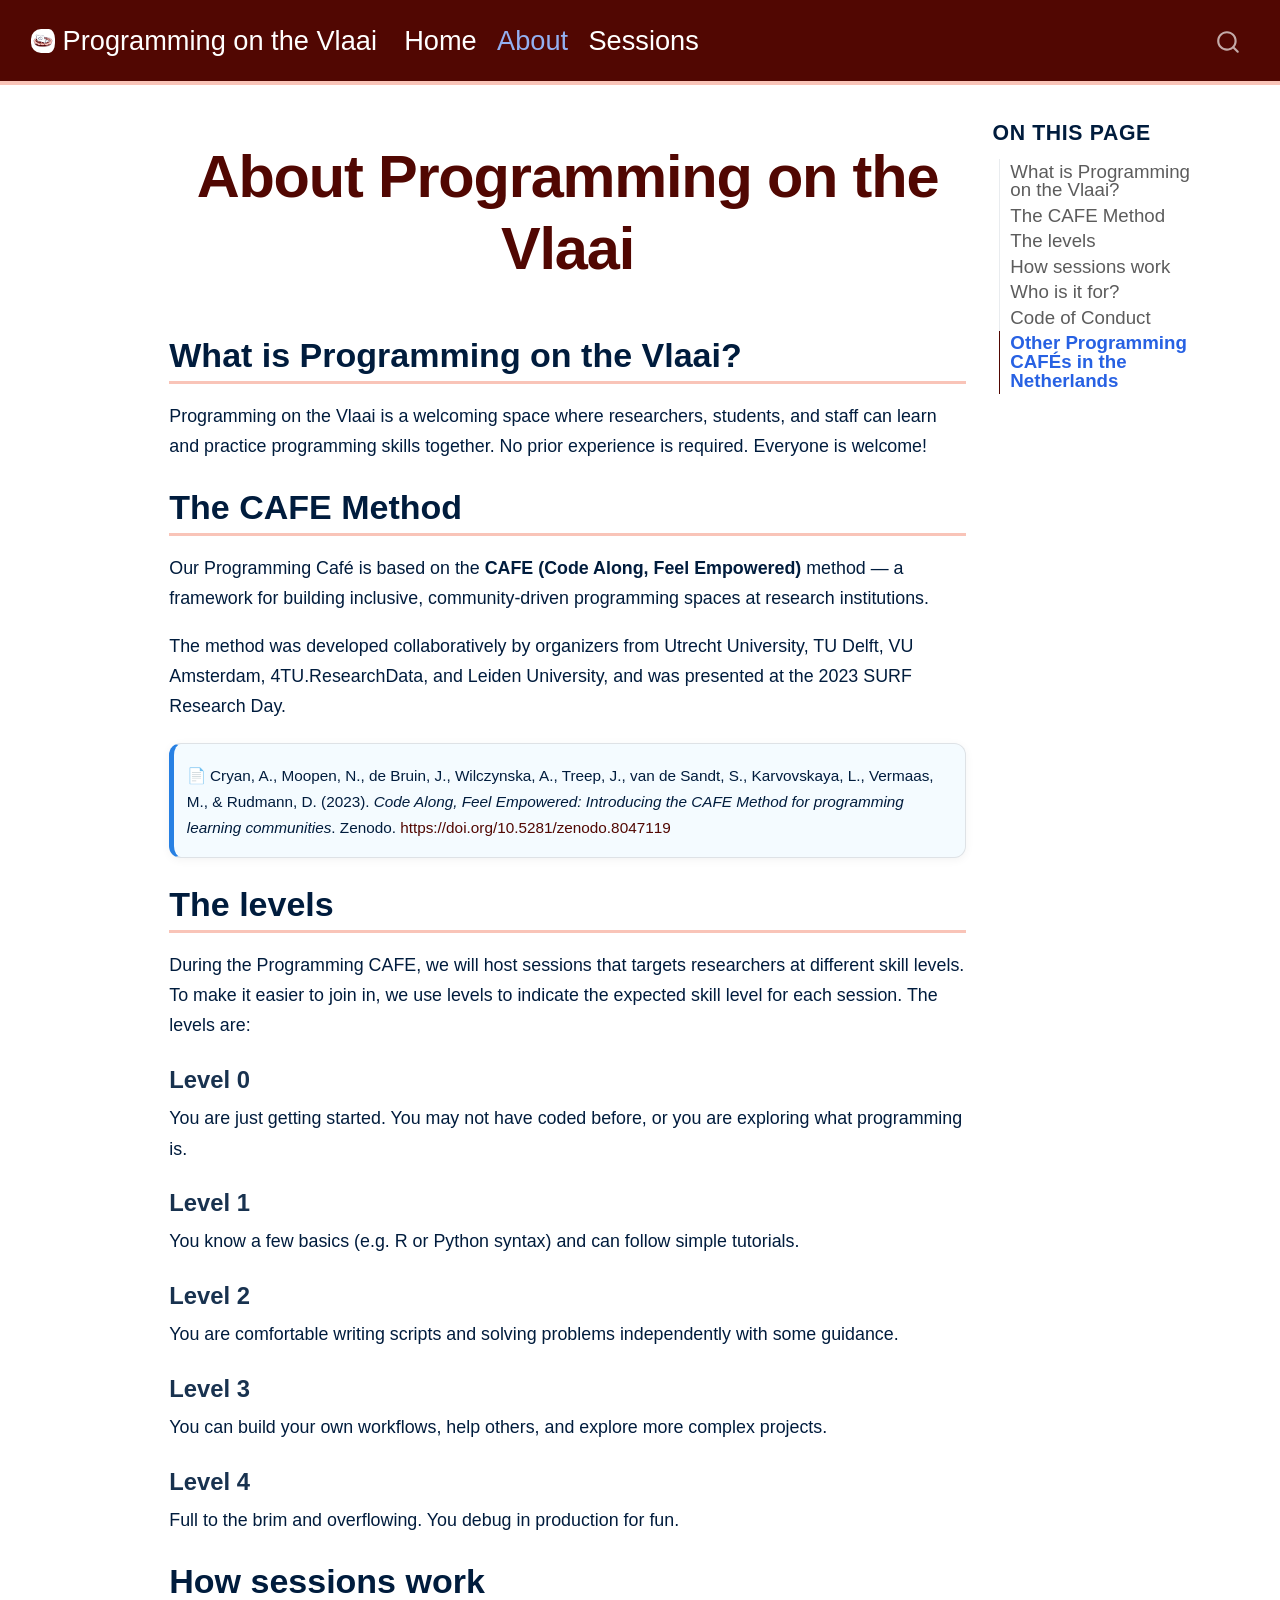
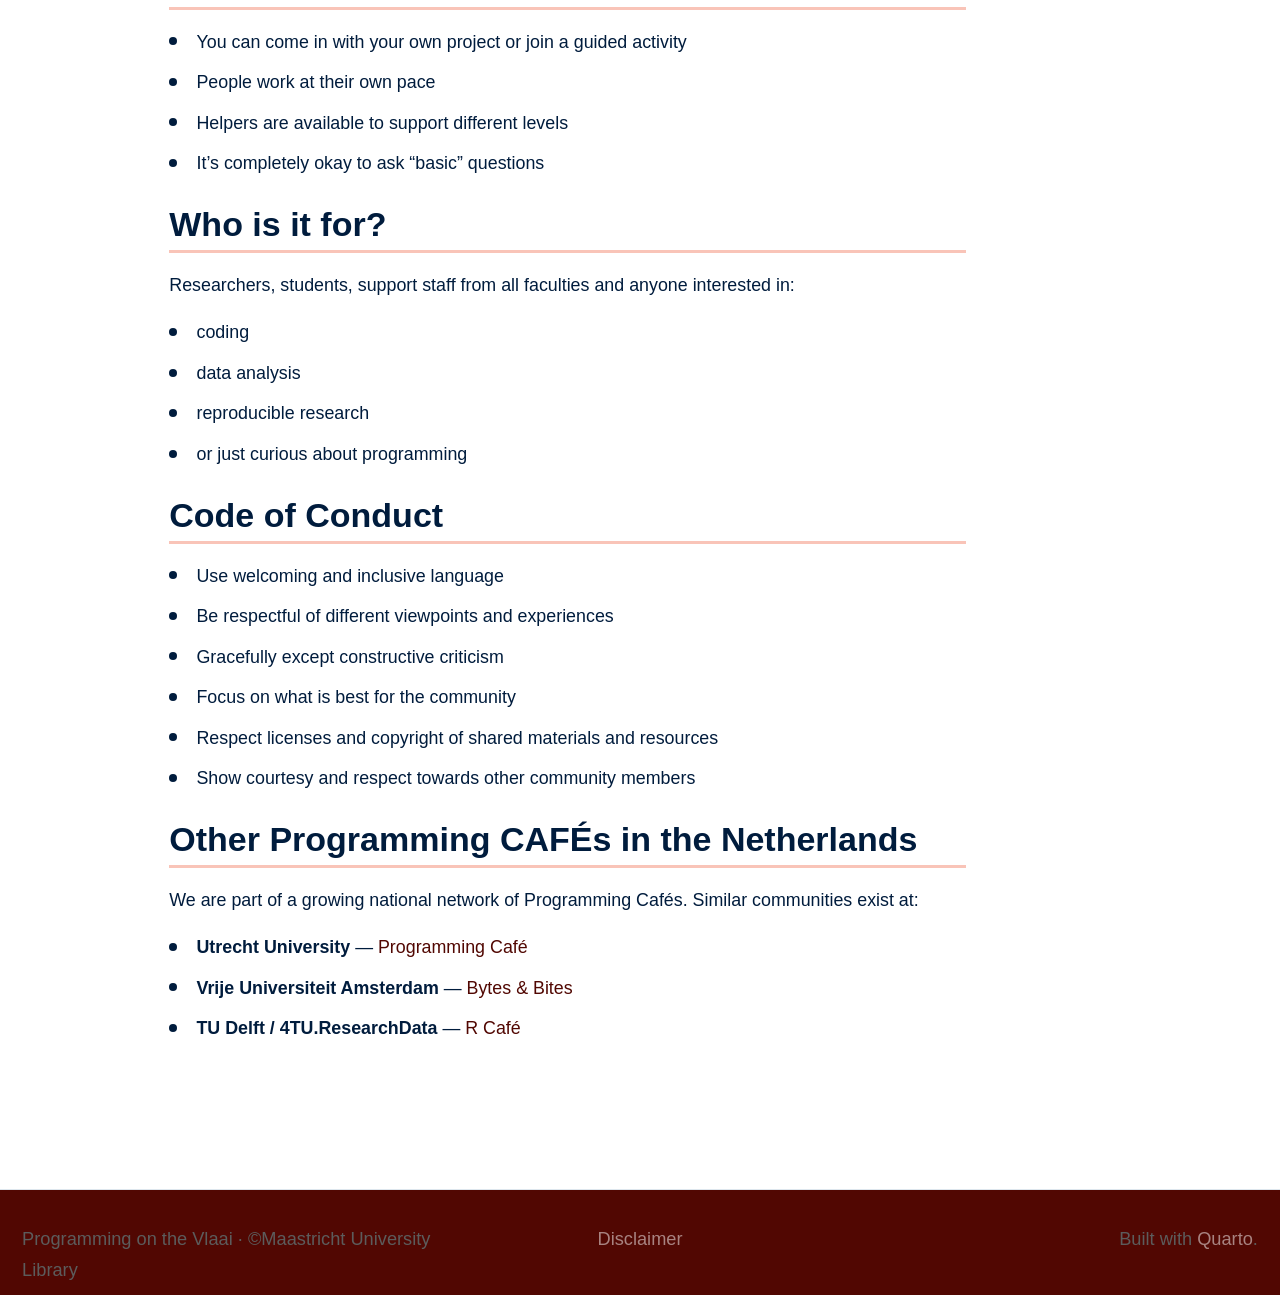
==== commit 2efff572: "Built site for gh-pages" ====
--- a/about.html
+++ b/about.html
@@ -136,6 +136,7 @@
   </ul></li>
   <li><a href="#how-sessions-work" id="toc-how-sessions-work" class="nav-link" data-scroll-target="#how-sessions-work">How sessions work</a></li>
   <li><a href="#who-is-it-for" id="toc-who-is-it-for" class="nav-link" data-scroll-target="#who-is-it-for">Who is it for?</a></li>
+  <li><a href="#code-of-conduct" id="toc-code-of-conduct" class="nav-link" data-scroll-target="#code-of-conduct">Code of Conduct</a></li>
   <li><a href="#other-programming-cafés-in-the-netherlands" id="toc-other-programming-cafés-in-the-netherlands" class="nav-link" data-scroll-target="#other-programming-cafés-in-the-netherlands">Other Programming CAFÉs in the Netherlands</a></li>
   </ul>
 </nav>
@@ -216,12 +217,23 @@
 </section>
 <section id="who-is-it-for" class="level2">
 <h2 class="anchored" data-anchor-id="who-is-it-for">Who is it for?</h2>
-<p>Researchers, students, support staff from all facultiesand anyone interested in:</p>
+<p>Researchers, students, support staff from all faculties and anyone interested in:</p>
 <ul>
 <li>coding</li>
 <li>data analysis</li>
 <li>reproducible research</li>
 <li>or just curious about programming</li>
+</ul>
+</section>
+<section id="code-of-conduct" class="level2">
+<h2 class="anchored" data-anchor-id="code-of-conduct">Code of Conduct</h2>
+<ul>
+<li>Use welcoming and inclusive language</li>
+<li>Be respectful of different viewpoints and experiences</li>
+<li>Gracefully except constructive criticism</li>
+<li>Focus on what is best for the community</li>
+<li>Respect licenses and copyright of shared materials and resources</li>
+<li>Show courtesy and respect towards other community members</li>
 </ul>
 </section>
 <section id="other-programming-cafés-in-the-netherlands" class="level2">
--- a/styles.css
+++ b/styles.css
@@ -14,6 +14,8 @@
   --white: #FFFFFF;
 
   --border: #DDE6ED;
+  --primary-light: #E7EBF0;
+--accent-hover: #4A6FA5;
 }
 
 /* ==========================================
@@ -200,8 +202,7 @@
 th,
 td {
   padding: 12px 16px;
-  border: 1px solid ;
-  color: white;
+  border: 1px solid var(--border);
 }
 
 tbody tr:nth-child(even) {
@@ -366,7 +367,7 @@
   top: 0.6em;
   width: 8px;
   height: 8px;
-  background-color: var(--accent);
+  background-color: var(--primary-dark);
   border-radius: 50%;
 }
 
@@ -376,7 +377,7 @@
    ========================================== */
 
 .section-card {
-  background-color: var(--accent-light);
+  background-color: var(--primary-light);
   border-radius: 16px;
   padding: 1.5rem 2rem;
   margin: 1.5rem 0;
@@ -392,7 +393,7 @@
    ========================================== */
 
 .session-card {
-  background-color: var(--accent-light);
+  background-color: var(--primary-light);
   border-left: 4px solid var(--primary);
   border-radius: 12px;
   padding: 1.5rem 2rem;
@@ -413,4 +414,54 @@
   border: none;
   padding: 4px 12px 4px 0;
   color: var(--text);
+}
+
+/* ==========================================
+   Sticky Registration Banner
+   ========================================== */
+
+.registration-banner {
+  position: fixed;
+  bottom: 0;
+  left: 0;
+  width: 100%;
+  z-index: 1000;
+  background-color: var(--primary);
+  color: white;
+  padding: 1.5rem 2rem;              /* was 1rem 1.5rem */
+  display: flex;
+  align-items: center;
+  justify-content: center;
+  gap: 1.5rem;
+  flex-wrap: wrap;
+  box-shadow: 0 -2px 12px rgba(0, 0, 0, 0.2);
+}
+
+.registration-banner p {
+  margin: 0;
+  font-size: 1.35rem;                /* was 1.1rem */
+  font-weight: 600;
+  color: white;
+}
+
+.registration-banner a.btn-register {
+  background-color: var(--accent);
+  color: var(--primary-dark);
+  font-weight: 700;
+  font-size: 1.1rem;                 /* new */
+  padding: 0.85rem 2rem;             /* was 0.6rem 1.5rem */
+  border-radius: 30px;
+  text-decoration: none;
+  white-space: nowrap;
+  transition: 0.2s ease;
+}
+
+.registration-banner a.btn-register:hover {
+  background-color: white;
+  color: var(--primary);
+}
+
+/* Only add bottom spacing on pages that actually have the banner */
+body:has(.registration-banner) {
+  padding-bottom: 130px;   /* was 90px */
 }
